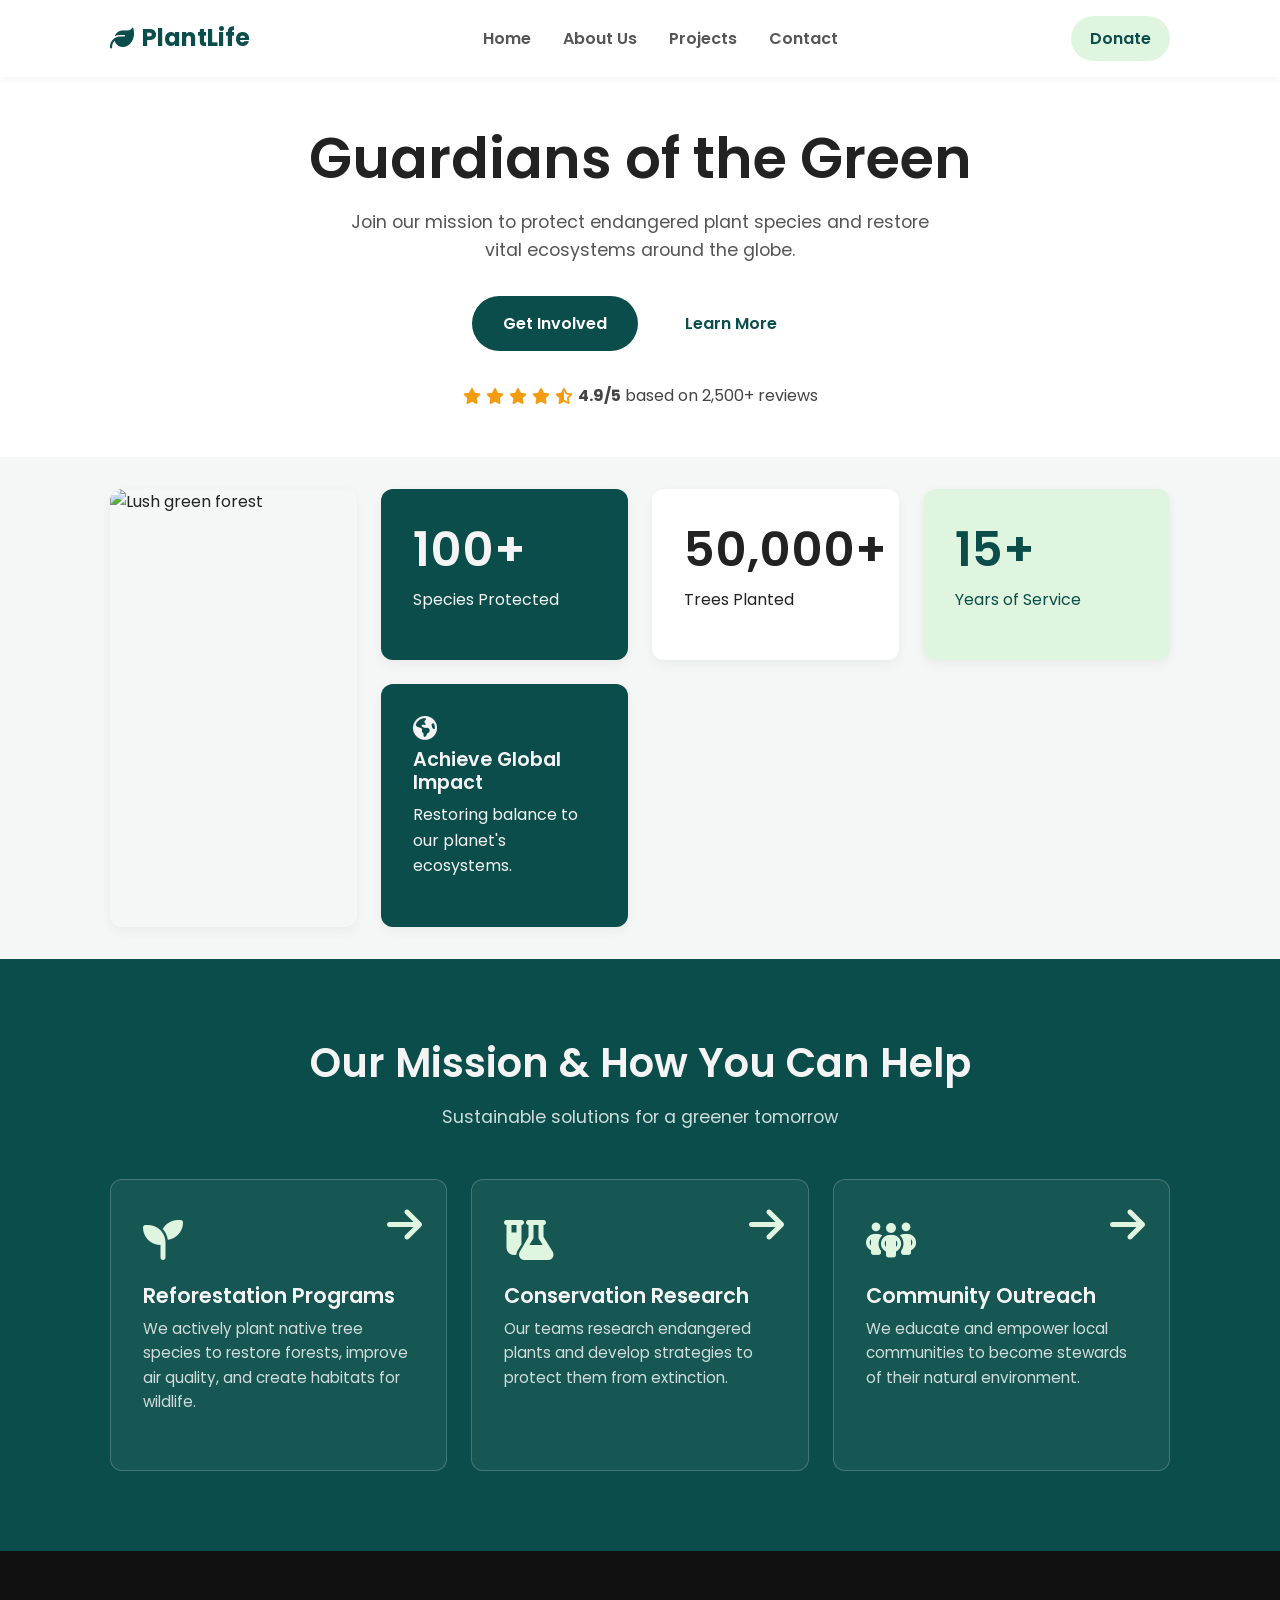
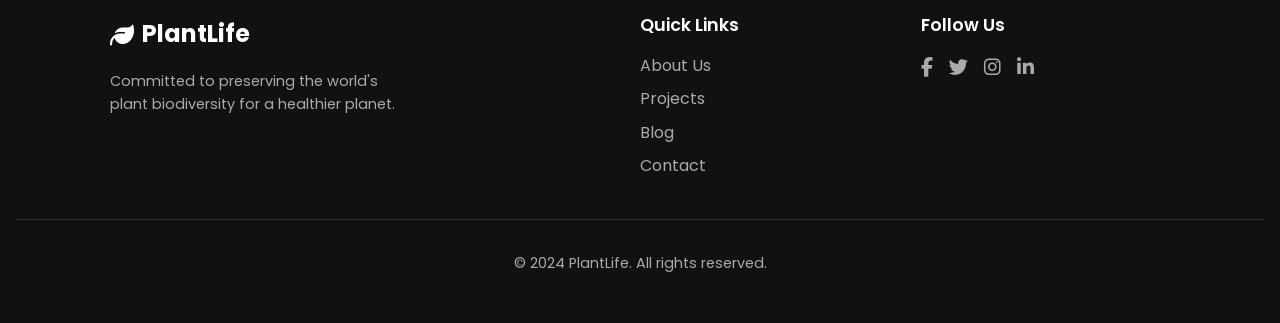
==== Landing_Page/index.html @ bf61940c "Landing Page" ====
<!DOCTYPE html>
<html lang="en">
<head>
    <meta charset="UTF-8">
    <meta name="viewport" content="width=device-width, initial-scale=1.0">
    <title>PlantLife - Save Our Planet</title>
    <link rel="stylesheet" href="style.css">
    <link href="https://fonts.googleapis.com/css2?family=Poppins:wght@400;600;700&display=swap" rel="stylesheet">
    <link rel="stylesheet" href="https://cdnjs.cloudflare.com/ajax/libs/font-awesome/6.5.1/css/all.min.css">
</head>
<body>

    <header>
        <nav class="container">
            <a href="#" class="logo">
                <i class="fas fa-leaf"></i> PlantLife
            </a>
            <ul class="nav-links" id="nav-links">
                <li><a href="#home">Home</a></li>
                <li><a href="#about">About Us</a></li>
                <li><a href="#projects">Projects</a></li>
                <li><a href="#contact">Contact</a></li>
            </ul>
            <a href="#donate" class="cta-button">Donate</a>
            <div class="burger" id="burger-menu">
                <span></span>
                <span></span>
                <span></span>
            </div>
        </nav>
    </header>

    <main>
        <section class="hero" id="home">
            <div class="container">
                <h1>Guardians of the Green</h1>
                <p class="subtitle">Join our mission to protect endangered plant species and restore vital ecosystems around the globe.</p>
                <div class="hero-buttons">
                    <a href="#projects" class="btn btn-primary">Get Involved</a>
                    <a href="#about" class="btn btn-secondary">Learn More</a>
                </div>
                <div class="hero-stats">
                    <i class="fas fa-star"></i>
                    <i class="fas fa-star"></i>
                    <i class="fas fa-star"></i>
                    <i class="fas fa-star"></i>
                    <i class="fas fa-star-half-alt"></i>
                    <span><strong>4.9/5</strong> based on 2,500+ reviews</span>
                </div>
            </div>
        </section>

        <section class="impact" id="about">
            <div class="container">
                <div class="impact-grid">
                    <div class="impact-card image-card">
                        <img src="https://images.unsplash.com/photo-1444858291040-58f756a3bdd6?ixlib=rb-4.0.3&ixid=M3wxMjA3fDB8MHxwaG90by1wYWdlfHx8fGVufDB8fHx8fA%3D%3D&auto=format&fit=crop&w=1678&q=80" alt="Lush green forest">
                    </div>
                    <div class="impact-card stats-card dark">
                        <h3>100+</h3>
                        <p>Species Protected</p>
                    </div>
                    <div class="impact-card stats-card white">
                        <h3>50,000+</h3>
                        <p>Trees Planted</p>
                    </div>
                    <div class="impact-card stats-card light-green">
                        <h3>15+</h3>
                        <p>Years of Service</p>
                    </div>
                    <div class="impact-card stats-card dark">
                        <i class="fas fa-globe-americas"></i>
                        <h4>Achieve Global Impact</h4>
                        <p>Restoring balance to our planet's ecosystems.</p>
                    </div>
                </div>
            </div>
        </section>

        <section class="services" id="projects">
            <div class="container">
                <h2>Our Mission & How You Can Help</h2>
                <p class="subtitle">Sustainable solutions for a greener tomorrow</p>
                <div class="services-grid">
                    <div class="service-card">
                        <i class="fas fa-seedling"></i>
                        <h3>Reforestation Programs</h3>
                        <p>We actively plant native tree species to restore forests, improve air quality, and create habitats for wildlife.</p>
                        <a href="#" class="card-link"><i class="fas fa-arrow-right"></i></a>
                    </div>
                    <div class="service-card">
                        <i class="fas fa-flask-vial"></i>
                        <h3>Conservation Research</h3>
                        <p>Our teams research endangered plants and develop strategies to protect them from extinction.</p>
                        <a href="#" class="card-link"><i class="fas fa-arrow-right"></i></a>
                    </div>
                    <div class="service-card">
                        <i class="fas fa-people-group"></i>
                        <h3>Community Outreach</h3>
                        <p>We educate and empower local communities to become stewards of their natural environment.</p>
                        <a href="#" class="card-link"><i class="fas fa-arrow-right"></i></a>
                    </div>
                </div>
            </div>
        </section>
    </main>

    <footer id="contact">
        <div class="container footer-container">
            <div class="footer-about">
                <a href="#" class="logo">
                    <i class="fas fa-leaf"></i> PlantLife
                </a>
                <p>Committed to preserving the world's plant biodiversity for a healthier planet.</p>
            </div>
            <div class="footer-links">
                <h4>Quick Links</h4>
                <ul>
                    <li><a href="#about">About Us</a></li>
                    <li><a href="#projects">Projects</a></li>
                    <li><a href="#home">Blog</a></li>
                    <li><a href="#contact">Contact</a></li>
                </ul>
            </div>
            <div class="footer-social">
                <h4>Follow Us</h4>
                <div class="social-icons">
                    <a href="#"><i class="fab fa-facebook-f"></i></a>
                    <a href="#"><i class="fab fa-twitter"></i></a>
                    <a href="#"><i class="fab fa-instagram"></i></a>
                    <a href="#"><i class="fab fa-linkedin-in"></i></a>
                </div>
            </div>
        </div>
        <div class="footer-bottom">
            <p>&copy; 2024 PlantLife. All rights reserved.</p>
        </div>
    </footer>

    <script src="script.js"></script>
</body>
</html>
---- Landing_Page/style.css ----
:root {
    --primary-color: #0a4d4a; 
    --secondary-color: #e0f5e0;
    --text-dark: #222;
    --text-light: #f4f4f4;
    --bg-light: #ffffff;
    --bg-off-white: #f4f7f6;
    --border-radius: 12px;
    --transition: all 0.3s ease;
}

* {
    margin: 0;
    padding: 0;
    box-sizing: border-box;
}

html {
    scroll-behavior: smooth;
}

body {
    font-family: 'Poppins', sans-serif;
    line-height: 1.6;
    background: var(--bg-light);
    color: var(--text-dark);
}

.container {
    max-width: 1100px;
    margin: 0 auto;
    padding: 0 20px;
}

h1, h2, h3, h4 {
    font-weight: 600;
    line-height: 1.2;
}

p {
    margin-bottom: 1rem;
}

a {
    text-decoration: none;
    color: inherit;
}

ul {
    list-style: none;
}

img {
    max-width: 100%;
    display: block;
}

/* nav */
header {
    background: var(--bg-light);
    box-shadow: 0 2px 8px rgba(0, 0, 0, 0.05);
    padding: 1rem 0;
    position: sticky;
    top: 0;
    width: 100%;
    z-index: 1000;
}

nav.container {
    display: flex;
    justify-content: space-between;
    align-items: center;
}

.logo {
    font-size: 1.5rem;
    font-weight: 700;
    color: var(--primary-color);
    display: flex;
    align-items: center;
    gap: 8px;
}

.nav-links {
    display: flex;
    gap: 2rem;
}

.nav-links a {
    font-weight: 600;
    color: #555;
    transition: var(--transition);
}

.nav-links a:hover {
    color: var(--primary-color);
}

.cta-button {
    background: var(--secondary-color);
    color: var(--primary-color);
    padding: 0.6rem 1.2rem;
    border-radius: 50px;
    font-weight: 600;
    transition: var(--transition);
}

.cta-button:hover {
    opacity: 0.8;
}

.burger {
    display: none;
    cursor: pointer;
}

.burger span {
    display: block;
    width: 25px;
    height: 3px;
    margin: 5px;
    background: var(--primary-color);
    transition: var(--transition);
}

/* hero */
.hero {
    text-align: center;
    padding: 3rem 1rem;
    background: var(--bg-light);
}

.hero h1 {
    font-size: 3.5rem;
    color: var(--text-dark);
    margin-bottom: 1rem;
}

.hero p.subtitle {
    font-size: 1.1rem;
    color: #555;
    max-width: 600px;
    margin: 0 auto 2rem;
}

.hero-buttons {
    display: flex;
    justify-content: center;
    gap: 1rem;
    margin-bottom: 2rem;
}

.btn {
    padding: 0.8rem 1.8rem;
    border-radius: 50px;
    font-weight: 600;
    transition: var(--transition);
    border: 2px solid transparent;
}

.btn-primary {
    background: var(--primary-color);
    color: #fff;
}

.btn-primary:hover {
    background: #073b38;
}

.btn-secondary {
    background: transparent;
    color: var(--primary-color);
    font-weight: 600;
}

.btn-secondary:hover {
    text-decoration: underline;
}

.hero-stats {
    display: flex;
    justify-content: center;
    align-items: center;
    gap: 5px;
    color: #444;
}

.hero-stats i {
    color: #f39c12; 
}

/* sections */
.impact {
    padding: 2rem 1rem;
    background: var(--bg-off-white);
}

.impact-grid {
    display: grid;
    grid-template-columns: repeat(auto-fit, minmax(200px, 1fr));
    gap: 1.5rem;
    align-items: stretch;
}

.impact-card {
    padding: 1.5rem;
    border-radius: var(--border-radius);
    box-shadow: 0 4px 12px rgba(0, 0, 0, 0.05);
}

.image-card {
    padding: 0;
    overflow: hidden;
    grid-row: span 2; 
}

.image-card img {
    width: 100%;
    height: 100%;
    object-fit: cover;
    transition: var(--transition);
}

.image-card:hover img {
    transform: scale(1.05);
}

.stats-card {
    padding: 2rem;
}

.stats-card h3 {
    font-size: 3rem;
    margin-bottom: 0.5rem;
}

.stats-card h4 {
    font-size: 1.2rem;
    margin-bottom: 0.5rem;
}

.stats-card i {
    font-size: 1.5rem;
    margin-bottom: 0.5rem;
}

.stats-card.dark {
    background: var(--primary-color);
    color: var(--text-light);
}

.stats-card.white {
    background: var(--bg-light);
    color: var(--text-dark);
}

.stats-card.light-green {
    background: var(--secondary-color);
    color: var(--primary-color);
}

/* service section */
.services {
    padding: 5rem 1rem;
    background: var(--primary-color);
    color: var(--text-light);
    text-align: center;
}

.services h2 {
    font-size: 2.5rem;
    margin-bottom: 1rem;
}

.services p.subtitle {
    font-size: 1.1rem;
    color: rgba(255, 255, 255, 0.8);
    max-width: 600px;
    margin: 0 auto 3rem;
}

.services-grid {
    display: grid;
    grid-template-columns: repeat(3, 1fr);
    gap: 1.5rem;
    text-align: left;
}

.service-card {
    background: rgba(255, 255, 255, 0.05);
    padding: 2.5rem 2rem;
    border-radius: var(--border-radius);
    border: 1px solid rgba(255, 255, 255, 0.2);
    transition: var(--transition);
    position: relative;
}

.service-card:hover {
    transform: translateY(-5px);
    background: rgba(255, 255, 255, 0.1);
}

.service-card i {
    font-size: 2.5rem;
    color: var(--secondary-color);
    margin-bottom: 1.5rem;
}

.service-card h3 {
    font-size: 1.3rem;
    margin-bottom: 0.5rem;
}

.service-card p {
    color: rgba(255, 255, 255, 0.8);
    font-size: 0.95rem;
}

.service-card .card-link {
    font-size: 1.5rem;
    color: var(--text-light);
    position: absolute;
    top: 1.5rem;
    right: 1.5rem;
    transition: var(--transition);
}

.service-card:hover .card-link {
    transform: translateX(5px);
}

/* footer */
footer {
    background: #111;
    color: #aaa;
    padding: 4rem 1rem 2rem;
}

.footer-container {
    display: grid;
    grid-template-columns: 2fr 1fr 1fr;
    gap: 2rem;
    margin-bottom: 2rem;
}

.footer-about .logo {
    color: var(--bg-light);
}

.footer-about p {
    font-size: 0.9rem;
    margin-top: 1rem;
    max-width: 300px;
}

.footer-links h4, .footer-social h4 {
    font-size: 1.1rem;
    color: var(--bg-light);
    margin-bottom: 1rem;
}

.footer-links ul li {
    margin-bottom: 0.5rem;
}

.footer-links ul li a:hover {
    color: var(--bg-light);
}

.social-icons {
    display: flex;
    gap: 1rem;
}

.social-icons a {
    font-size: 1.2rem;
    color: #aaa;
    transition: var(--transition);
}

.social-icons a:hover {
    color: var(--bg-light);
}

.footer-bottom {
    text-align: center;
    padding-top: 2rem;
    border-top: 1px solid #333;
    font-size: 0.9rem;
}


@media (max-width: 768px) {
    .nav-links {
        position: fixed;
        top: 0;
        right: -100%;
        width: 70%;
        height: 100vh;
        background: var(--bg-light);
        flex-direction: column;
        align-items: center;
        padding-top: 5rem;
        box-shadow: -2px 0 10px rgba(0,0,0,0.1);
        transition: right 0.4s ease-in-out;
    }

    .nav-links.active {
        right: 0;
    }

    .cta-button {
        display: none; 
    }

    .burger {
        display: block;
        z-index: 1001; 
    }

    .burger.active span:nth-child(1) {
        transform: rotate(45deg) translate(5px, 5px);
    }
    .burger.active span:nth-child(2) {
        opacity: 0;
    }
    .burger.active span:nth-child(3) {
        transform: rotate(-45deg) translate(5px, -5px);
    }

    .hero h1 {
        font-size: 2.5rem;
    }

    .impact-grid {
        grid-template-columns: 1fr;
    }

    .image-card {
        grid-row: span 1; 
        height: 250px;
    }

    .services-grid {
        grid-template-columns: 1fr;
    }

    .footer-container {
        grid-template-columns: 1fr;
        text-align: center;
    }

    .footer-about p {
        margin: 1rem auto;
    }

    .social-icons {
        justify-content: center;
    }
}
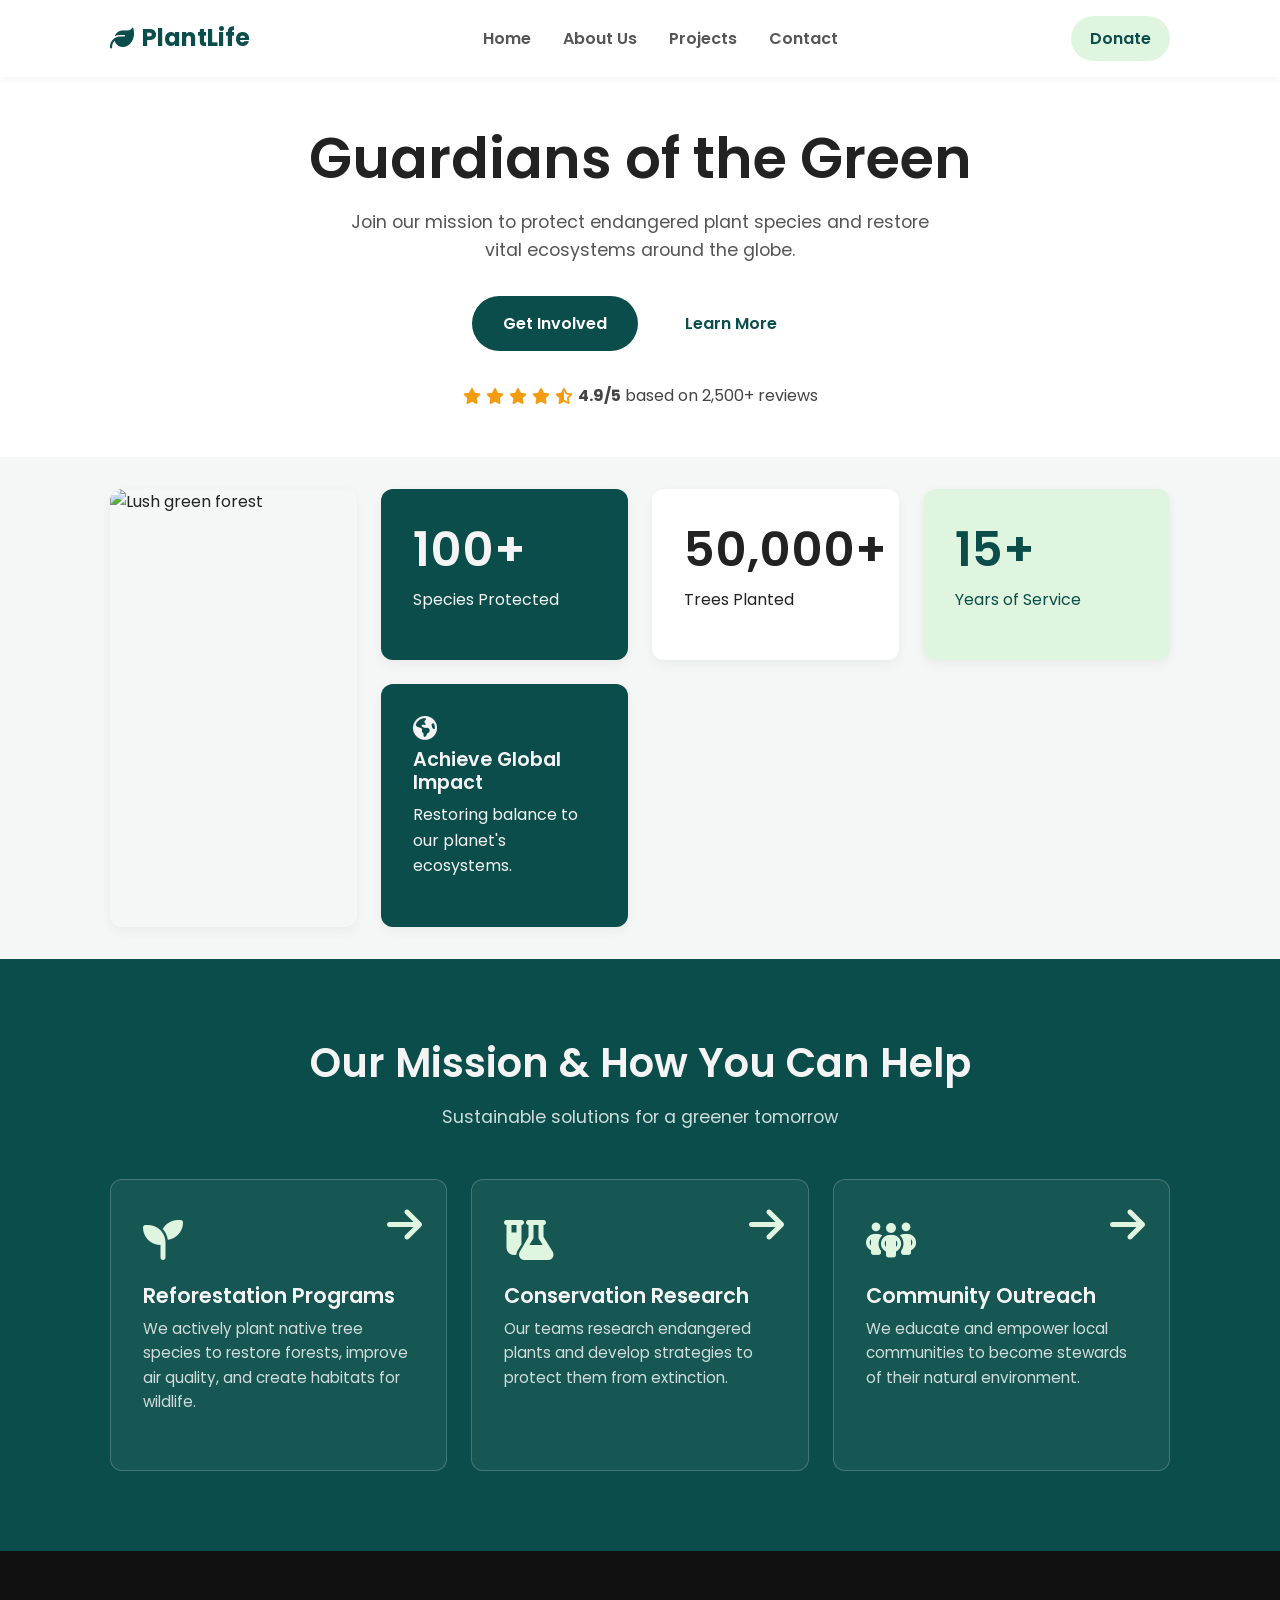
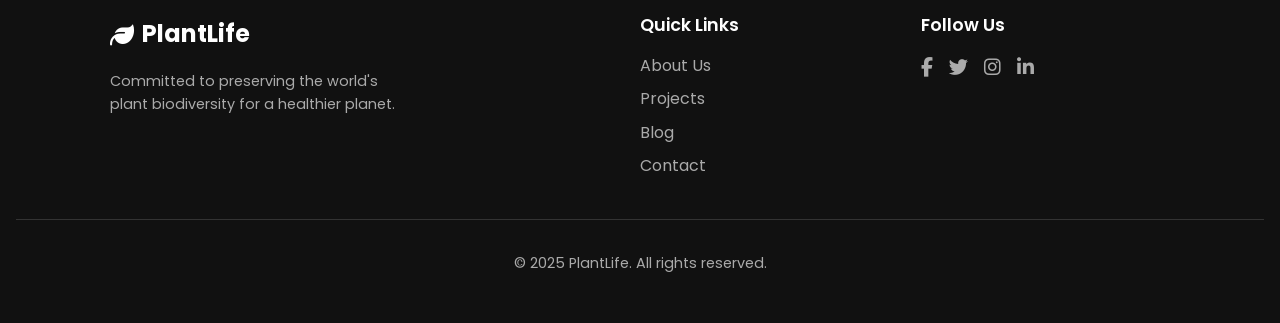
==== commit 4e1b99ce: "Landing Page" ====
--- a/Landing_Page/index.html
+++ b/Landing_Page/index.html
@@ -133,7 +133,7 @@
             </div>
         </div>
         <div class="footer-bottom">
-            <p>&copy; 2024 PlantLife. All rights reserved.</p>
+            <p>&copy; 2025 PlantLife. All rights reserved.</p>
         </div>
     </footer>
 
